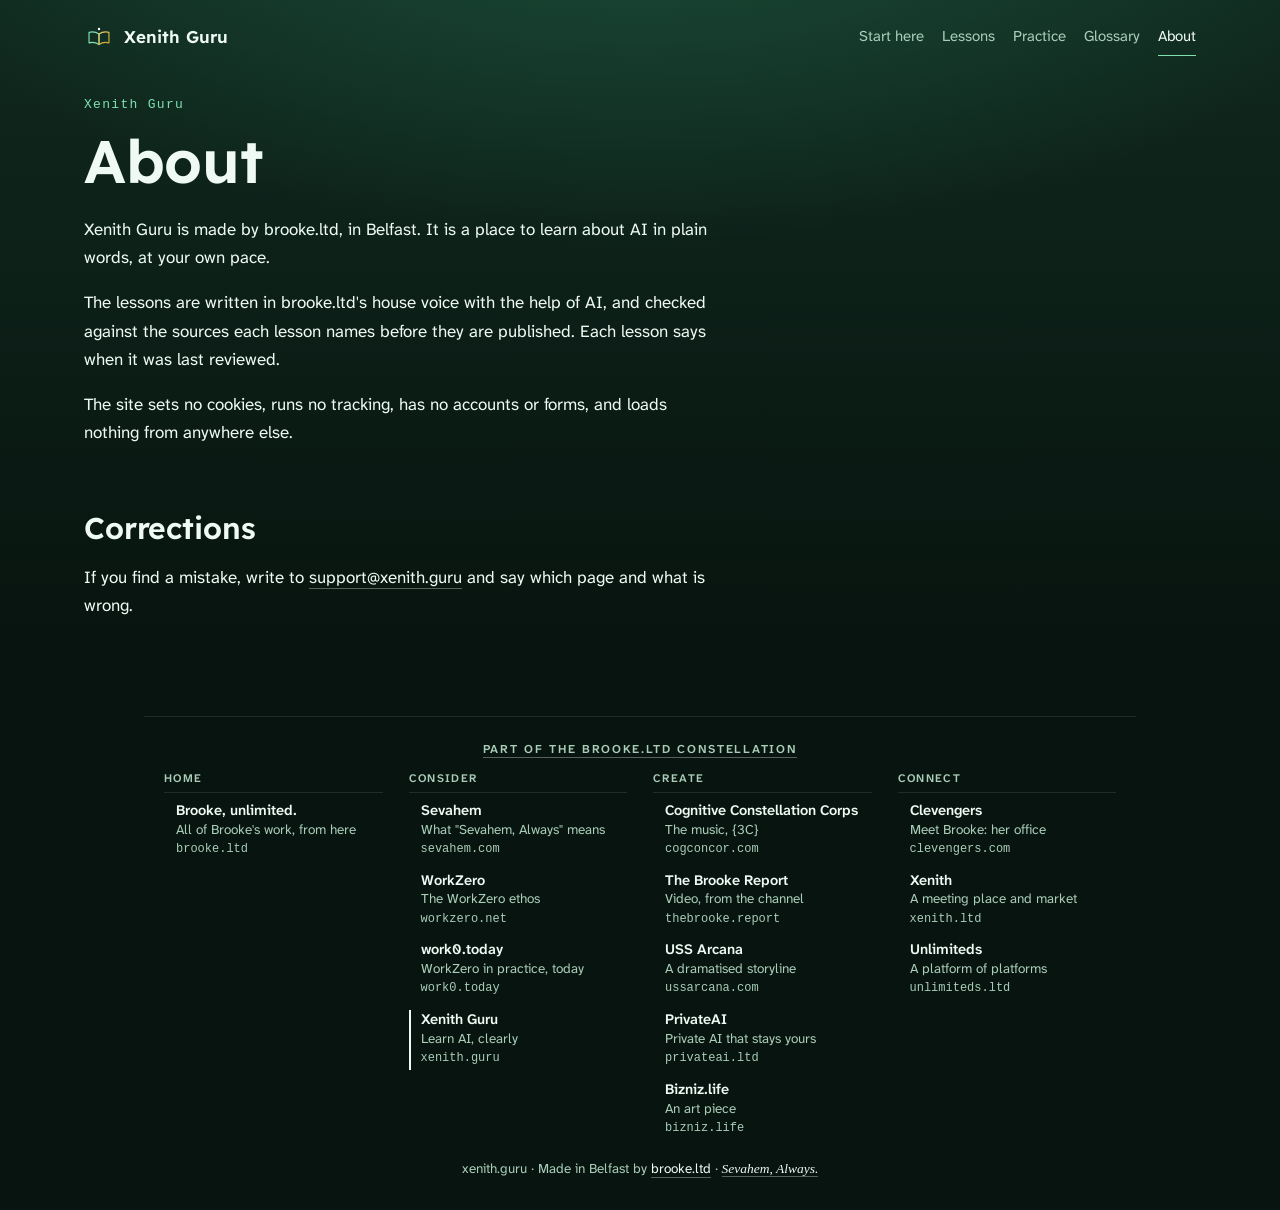
==== about/index.html @ 5b9b7c6e "xenith.guru: the full site (claude) Plain lessons on AI: Start here, six lessons, Practice, Glossary" ====
<!doctype html>
<html lang="en-GB">
<head>
<meta charset="utf-8">
<meta name="viewport" content="width=device-width, initial-scale=1">
<meta http-equiv="Content-Security-Policy" content="default-src 'none'; style-src 'self'; img-src 'self'; font-src 'self'; base-uri 'none'; form-action 'none'">
<meta name="referrer" content="no-referrer">
<title>About · Xenith Guru</title>
<meta name="description" content="Who makes Xenith Guru, how the lessons are written and checked, and where to send a correction.">
<link rel="canonical" href="https://xenith.guru/about/">
<link rel="icon" href="/assets/icon.svg" type="image/svg+xml">
<meta property="og:title" content="About · Xenith Guru">
<meta property="og:description" content="Who makes Xenith Guru, how the lessons are written and checked, and where to send a correction.">
<meta property="og:url" content="https://xenith.guru/about/">
<meta name="theme-color" content="#08140f">
<link rel="stylesheet" href="/assets/site.css">
</head>
<body>
<a class="skip" href="#main">Skip to content</a>
<header class="top">
<a class="brand" href="/"><svg class="" viewBox="0 0 512 512" aria-hidden="true" focusable="false" xmlns="http://www.w3.org/2000/svg"><defs><linearGradient id="g-brand" x1="0" y1="0" x2="1" y2="1"><stop offset="0" stop-color="#f1d27a"/><stop offset="1" stop-color="#c9a227"/></linearGradient></defs><path class="ring-a" d="M256 386 C 206 350, 136 344, 86 356 V 176 C 136 164, 206 170, 256 206 Z" fill="none" stroke="#7fe0b0" stroke-width="20" stroke-linejoin="round"/><path class="ring-b" d="M256 386 C 306 350, 376 344, 426 356 V 176 C 376 164, 306 170, 256 206 Z" fill="none" stroke="url(#g-brand)" stroke-width="20" stroke-linejoin="round"/><circle class="core" cx="256" cy="120" r="20" fill="#ffffff"/></svg><span>Xenith Guru</span></a>
<nav class="site" aria-label="Xenith Guru"><ul><li><a href="/start/">Start here</a></li><li><a href="/lessons/">Lessons</a></li><li><a href="/practice/">Practice</a></li><li><a href="/glossary/">Glossary</a></li><li><a href="/about/" aria-current="page">About</a></li></ul></nav>
</header>
<main id="main" tabindex="-1">
<p class="eyebrow">Xenith Guru</p><h1>About</h1>
<div class="read">
<p>Xenith Guru is made by brooke.ltd, in Belfast. It is a place to learn about AI in plain words, at your own pace.</p>
<p>The lessons are written in brooke.ltd's house voice with the help of AI, and checked against the sources each lesson names before they are published. Each lesson says when it was last reviewed.</p>
<p>The site sets no cookies, runs no tracking, has no accounts or forms, and loads nothing from anywhere else.</p>
<h2 id="corrections">Corrections</h2>
<p>If you find a mistake, write to <a href="mailto:support@xenith.guru">support@xenith.guru</a> and say which page and what is wrong.</p>
</div>
</main>
<nav class="constellation" aria-label="The brooke.ltd constellation"><h2><a href="/constellation/">Part of the brooke.ltd constellation</a></h2><div class="groups"><section><h3>Home</h3><ul><li><a href="https://brooke.ltd/"><b>Brooke, unlimited.</b><span class="w">All of Brooke's work, from here</span><small>brooke.ltd</small></a></li></ul></section><section><h3>Consider</h3><ul><li><a href="https://sevahem.com/"><b>Sevahem</b><span class="w">What &quot;Sevahem, Always&quot; means</span><small>sevahem.com</small></a></li><li><a href="https://workzero.net/"><b>WorkZero</b><span class="w">The WorkZero ethos</span><small>workzero.net</small></a></li><li><a href="https://work0.today/"><b>work0.today</b><span class="w">WorkZero in practice, today</span><small>work0.today</small></a></li><li><span class="here" aria-current="page"><b>Xenith Guru</b><span class="w">Learn AI, clearly</span><small>xenith.guru</small></span></li></ul></section><section><h3>Create</h3><ul><li><a href="https://cogconcor.com/"><b>Cognitive Constellation Corps</b><span class="w">The music, {3C}</span><small>cogconcor.com</small></a></li><li><a href="https://thebrooke.report/"><b>The Brooke Report</b><span class="w">Video, from the channel</span><small>thebrooke.report</small></a></li><li><a href="https://ussarcana.com/"><b>USS Arcana</b><span class="w">A dramatised storyline</span><small>ussarcana.com</small></a></li><li><a href="https://privateai.ltd/"><b>PrivateAI</b><span class="w">Private AI that stays yours</span><small>privateai.ltd</small></a></li><li><a href="https://bizniz.life/"><b>Bizniz.life</b><span class="w">An art piece</span><small>bizniz.life</small></a></li></ul></section><section><h3>Connect</h3><ul><li><a href="https://clevengers.com/"><b>Clevengers</b><span class="w">Meet Brooke: her office</span><small>clevengers.com</small></a></li><li><a href="https://xenith.ltd/"><b>Xenith</b><span class="w">A meeting place and market</span><small>xenith.ltd</small></a></li><li><a href="https://unlimiteds.ltd/"><b>Unlimiteds</b><span class="w">A platform of platforms</span><small>unlimiteds.ltd</small></a></li></ul></section></div></nav>
<footer>xenith.guru &middot; Made in Belfast by <a href="https://brooke.ltd/">brooke.ltd</a> &middot; <a class="sign" href="https://sevahem.com/">Sevahem, Always.</a></footer>
</body>
</html>
---- assets/site.css ----
/* xenith.guru. Generated by site.mjs (estate-sites, claude). Edit the generator or the content module, not this file. */
/* Fonts: Lexend and Atkinson Hyperlegible Next, SIL Open Font License 1.1, served from this site (licences in /assets/fonts). */
@font-face{font-family:"Lexend";font-style:normal;font-weight:100 900;font-display:swap;src:url(/assets/fonts/lexend.woff2) format("woff2")}
@font-face{font-family:"Atkinson Hyperlegible Next";font-style:normal;font-weight:200 800;font-display:swap;src:url(/assets/fonts/atkinson-hyperlegible-next.woff2) format("woff2")}
:root{--head:"Lexend",ui-sans-serif,system-ui,sans-serif;--body:"Atkinson Hyperlegible Next",ui-sans-serif,system-ui,-apple-system,"Segoe UI",Roboto,Arial,sans-serif;--mono:ui-monospace,"Cascadia Mono","SFMono-Regular",Consolas,monospace;--ground:#08140f;--ground-2:#10291f;--glow:#1b4d39;--ink:#eefaf3;--muted:#a9cdb9;--a:#7fe0b0;--b:#f1d27a;--b2:#c9a227;--pill:#f1d27a;--surface:rgba(255,255,255,.045);--surface-2:rgba(255,255,255,.075);--line:rgba(255,255,255,.1);--under:rgba(255,255,255,.32);--wide:72rem;--read:40rem;color-scheme:dark}
*{box-sizing:border-box}
html{background:var(--ground);-webkit-text-size-adjust:100%}
body{margin:0;color:var(--ink);font-family:var(--body);font-size:17px;line-height:1.65;background:radial-gradient(1100px 520px at 50% -120px,var(--glow) 0%,transparent 70%),linear-gradient(180deg,var(--ground-2),var(--ground) 640px);background-repeat:no-repeat;min-height:100vh;display:flex;flex-direction:column;-webkit-font-smoothing:antialiased}
a{color:inherit}
a:focus-visible{outline:2px solid var(--b);outline-offset:3px;border-radius:3px}
.skip{position:absolute;left:12px;top:-60px;background:var(--ink);color:var(--ground);padding:8px 14px;border-radius:8px;text-decoration:none;font-weight:600;z-index:9}
.skip:focus{top:12px}
header.top{width:100%;max-width:var(--wide);margin:0 auto;padding:18px 20px;display:flex;align-items:center;justify-content:space-between;gap:12px 24px;flex-wrap:wrap}
.brand{display:flex;align-items:center;gap:10px;text-decoration:none;font-family:var(--head);font-weight:600;font-size:17px;letter-spacing:.005em}
.brand svg{width:30px;height:30px;flex:none}
nav.site ul{list-style:none;margin:0;padding:0;display:flex;flex-wrap:wrap;gap:4px 18px;font-size:15px}
nav.site a{text-decoration:none;color:var(--muted);padding:6px 0;display:inline-block;border-bottom:1px solid transparent}
nav.site a:hover{color:var(--ink);border-bottom-color:var(--under)}
nav.site a[aria-current]{color:var(--ink);border-bottom-color:var(--a)}
main{flex:1;width:100%;max-width:var(--wide);margin:0 auto;padding:20px 20px 40px}
main:focus{outline:none}
h1,h2,h3{font-family:var(--head);line-height:1.12;letter-spacing:-.005em;text-wrap:balance}
h1{font-size:clamp(34.0px,5.60vw,60px);font-weight:600;margin:.2em 0 .35em;max-width:18em}
h2{font-size:clamp(23px,3vw,30px);font-weight:600;margin:2.2em 0 .6em}
h3{font-size:19px;font-weight:600;margin:1.6em 0 .4em}
p{margin:0 0 1em}
.read{max-width:var(--read)}
.lede{font-size:clamp(18px,2.1vw,21px);line-height:1.55;color:var(--ink);max-width:36em}
.muted{color:var(--muted)}
.eyebrow{font-family:var(--mono);font-size:13px;letter-spacing:.1em;color:var(--a);margin:0}
.crumbs{font-size:14px;color:var(--muted);margin:6px 0 0}
.crumbs a{color:var(--muted);text-decoration:none;border-bottom:1px solid var(--line)}
.crumbs a:hover{color:var(--ink)}
.hero{display:flex;flex-direction:column;align-items:flex-start;padding:28px 0 8px}
.hero .mark{width:120px;height:120px;margin:0 0 18px;overflow:visible}
.mark .core{animation:glow 3.5s ease-in-out infinite}
@keyframes drift-a{0%,100%{transform:translateX(0)}50%{transform:translateX(10px)}}
@keyframes drift-b{0%,100%{transform:translateX(0)}50%{transform:translateX(-10px)}}
@keyframes glow{0%,100%{opacity:1}50%{opacity:.55}}
.mark .ring-a{transform-origin:256px 386px;animation:open-a 7s ease-in-out infinite}.mark .ring-b{transform-origin:256px 386px;animation:open-b 7s ease-in-out infinite}@keyframes open-a{0%,100%{transform:rotate(0)}50%{transform:rotate(-3deg)}}@keyframes open-b{0%,100%{transform:rotate(0)}50%{transform:rotate(3deg)}}
@media (prefers-reduced-motion:reduce){.mark *{animation:none!important;opacity:1}.mark .wave{opacity:0}}
.doors{display:grid;grid-template-columns:repeat(auto-fit,minmax(min(100%,250px),1fr));gap:16px;margin:28px 0 8px;padding:0;list-style:none}
.door{background:var(--surface);border:1px solid var(--line);border-radius:16px;padding:20px 20px 18px;display:flex;flex-direction:column;gap:6px}
.door a{text-decoration:none}
.door h2,.door h3{margin:0;font-size:20px}
.door h2 a::after,.door h3 a::after{content:" \2192";color:var(--a)}
.door p{margin:0;color:var(--muted);font-size:15.5px;line-height:1.55}
.grid{list-style:none;margin:18px 0 0;padding:0;display:grid;grid-template-columns:repeat(auto-fill,minmax(min(100%,168px),1fr));gap:22px 18px}
.card a{text-decoration:none;display:block}
.card img,.card .tile{width:100%;height:auto;aspect-ratio:1/1;border-radius:8px;display:block;background:var(--surface-2);border:1px solid var(--line);object-fit:cover}
.card .tile{display:flex;align-items:center;justify-content:center;padding:14px;text-align:center;font-family:var(--head);font-size:15px;line-height:1.25;color:var(--ink)}
.card b{display:block;font-family:var(--head);font-weight:600;font-size:15.5px;line-height:1.3;margin-top:9px}
.card a:hover b{text-decoration:underline;text-decoration-color:var(--a);text-underline-offset:3px}
.card span{display:block;color:var(--muted);font-size:13.5px;line-height:1.4;margin-top:2px}
.card span.badge{display:inline-block;color:var(--a);font-size:11.5px;margin-top:6px}
.badge{font-family:var(--mono);font-size:11.5px;letter-spacing:.06em;color:var(--a);border:1px solid var(--line);border-radius:999px;padding:1px 8px;display:inline-block;margin-top:5px}
.release{display:grid;grid-template-columns:minmax(0,340px) minmax(0,1fr);gap:28px 40px;align-items:start;margin-top:14px}
.release .cover img,.release .cover .tile{width:100%;height:auto;aspect-ratio:1/1;border-radius:10px;border:1px solid var(--line);display:block;background:var(--surface-2)}
.release .cover .tile{display:flex;align-items:center;justify-content:center;padding:24px;text-align:center;font-family:var(--head);font-size:22px;line-height:1.2}
.release h1{margin-top:.05em}
dl.facts{display:grid;grid-template-columns:fit-content(13em) minmax(0,1fr);gap:4px 16px;margin:14px 0 18px;font-size:15px}
dl.facts dt{color:var(--muted)}
dl.facts dd{margin:0;font-variant-numeric:tabular-nums;overflow-wrap:anywhere}
ul.links{list-style:none;margin:6px 0 0;padding:0;display:flex;flex-wrap:wrap;gap:8px}
ul.links a{display:inline-block;text-decoration:none;border:1px solid var(--line);background:var(--surface);border-radius:999px;padding:6px 14px;font-size:14.5px}
ul.links a:hover{border-color:var(--a)}
figure.words{margin:26px 0;padding:4px 0 4px 20px;border-left:2px solid var(--a);max-width:var(--read)}
figure.words blockquote{margin:0}
figure.words p{margin:0 0 .7em}
figure.words figcaption{color:var(--muted);font-size:14px;margin-top:10px}
ol.tracks{margin:10px 0 0;padding:0;list-style:none;max-width:var(--read);counter-reset:t}
ol.tracks li{display:flex;gap:12px;align-items:baseline;padding:7px 0;border-bottom:1px solid var(--line);font-size:15.5px}
ol.tracks li::before{counter-increment:t;content:counter(t);color:var(--muted);font-variant-numeric:tabular-nums;min-width:1.6em;text-align:right;font-size:14px}
ol.tracks .t{flex:1}
ol.tracks .d{color:var(--muted);font-variant-numeric:tabular-nums;font-size:14px}
.pager{display:flex;justify-content:space-between;gap:16px;flex-wrap:wrap;margin:40px 0 0;padding-top:16px;border-top:1px solid var(--line);font-size:15px}
.pager a{text-decoration:none;color:var(--muted)}
.pager a:hover{color:var(--ink)}
.note{font-size:14.5px;color:var(--muted);max-width:var(--read)}
.inline a,.read a,.lede a,.note a,dl.facts a{text-decoration:none;border-bottom:1px solid var(--under)}
.inline a:hover,.read a:hover,.note a:hover,dl.facts a:hover{border-bottom-color:var(--ink)}
hr.soft{border:0;border-top:1px solid var(--line);margin:40px 0}
nav.constellation{width:100%;max-width:62rem;margin:40px auto 0;padding:26px 20px 0;border-top:1px solid var(--line);text-align:left}
nav.constellation h2{font-family:var(--body);font-size:12px;font-weight:600;letter-spacing:.14em;text-transform:uppercase;color:var(--muted);margin:0 0 16px;text-align:center}
nav.constellation h2 a{color:inherit;text-decoration:none;border-bottom:1px solid var(--under)}
nav.constellation h2 a:hover{color:var(--ink)}
nav.constellation .groups{display:grid;grid-template-columns:repeat(auto-fit,minmax(min(100%,12.5rem),1fr));gap:18px 26px}
nav.constellation section{min-width:0}
nav.constellation h3{font-family:var(--body);font-size:11.5px;font-weight:600;letter-spacing:.12em;text-transform:uppercase;color:var(--muted);margin:0 0 8px;padding-bottom:6px;border-bottom:1px solid var(--line)}
nav.constellation ul{list-style:none;margin:0;padding:0;display:grid;gap:10px}
nav.constellation li a,nav.constellation li .here{display:block;text-decoration:none;color:var(--ink);padding:1px 0 1px 10px;border-left:2px solid transparent}
nav.constellation li .here{border-left-color:var(--ink)}
nav.constellation b{display:block;font-weight:600;font-size:14.5px;line-height:1.3}
nav.constellation .w{display:block;color:var(--muted);font-size:13.5px;line-height:1.35}
nav.constellation small{display:block;font-family:ui-monospace,"Cascadia Mono","SFMono-Regular",Consolas,monospace;font-size:12px;color:var(--muted);margin-top:1px}
nav.constellation li a:hover b{text-decoration:underline;text-underline-offset:3px}
nav.constellation li a:focus-visible{outline:2px solid var(--ink);outline-offset:2px;border-radius:2px}
nav.constellation.map{border-top:0;margin-top:8px;padding-top:0}
nav.constellation.map h2{display:none}
nav.constellation.map b{font-size:17px}
nav.constellation.map .w{font-size:15px}
footer a.sign{border-bottom:1px solid var(--under)}
footer{text-align:center;color:var(--muted);font-size:13.5px;padding:18px 20px 30px}
footer a{color:var(--ink);text-decoration:none;border-bottom:1px solid var(--under)}
footer .sign{font-family:"Iowan Old Style", "Palatino Linotype", Palatino, "Book Antiqua", Georgia, serif;font-style:italic}
@media (max-width:760px){.release{grid-template-columns:1fr}.release .cover{max-width:340px}header.top{padding:14px 20px}.hero .mark{width:96px;height:96px}}
ol.lessons{list-style:none;margin:14px 0 0;padding:0;display:grid;gap:10px;max-width:46rem}
ol.lessons a{display:grid;grid-template-columns:2.4em 1fr;gap:2px 12px;text-decoration:none;padding:14px 16px;border:1px solid var(--line);border-radius:12px;background:var(--surface)}
ol.lessons a:hover{border-color:var(--a)}
ol.lessons .n{grid-row:span 2;font-family:var(--head);font-size:24px;font-weight:600;color:var(--a);line-height:1.1}
ol.lessons b{font-family:var(--head);font-weight:600;font-size:17.5px;line-height:1.3}
ol.lessons .t{color:var(--muted);font-size:15px}
section.box{max-width:var(--read);background:var(--surface);border:1px solid var(--line);border-radius:12px;padding:4px 20px 6px;margin:22px 0}
section.box h2{font-size:18px;margin:14px 0 6px}
details.qa{max-width:var(--read);border-bottom:1px solid var(--line);padding:10px 0}
details.qa summary{cursor:pointer;font-weight:600}
details.qa summary:focus-visible{outline:2px solid var(--b);outline-offset:3px}
details.qa p{margin:8px 0 4px;color:var(--ink)}
ol.three{padding-left:1.3em;max-width:var(--read)}
ol.three li{margin:0 0 .8em}
ul.sources{max-width:var(--read);padding-left:1.2em}
ul.sources a{text-decoration:none;border-bottom:1px solid var(--under)}
dl.glossary{max-width:var(--read);margin:18px 0 0}
dl.glossary dt{font-family:var(--head);font-weight:600;font-size:17.5px;margin-top:16px}
dl.glossary dd{margin:4px 0 0;color:var(--ink)}
h2 a{text-decoration:none;border-bottom:1px solid var(--under)}
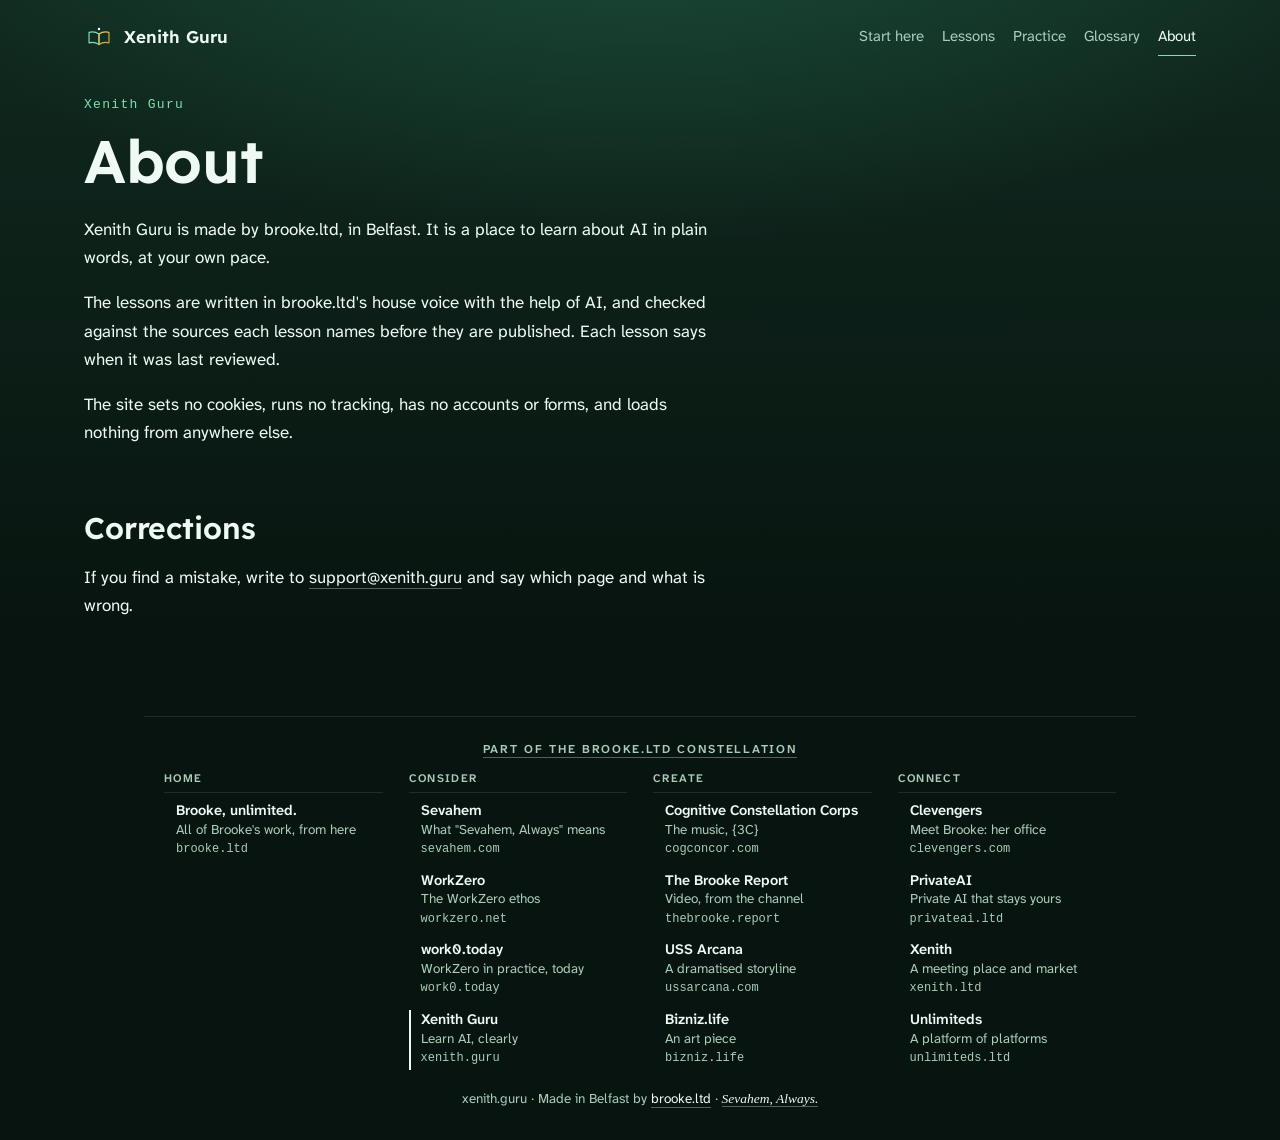
==== commit 85ebfc0b: "rebuilt: the constellation index moves PrivateAI to Connect, under Clevengers (claude) Built from es" ====
--- a/about/index.html
+++ b/about/index.html
@@ -31,7 +31,7 @@
 <p>If you find a mistake, write to <a href="mailto:support@xenith.guru">support@xenith.guru</a> and say which page and what is wrong.</p>
 </div>
 </main>
-<nav class="constellation" aria-label="The brooke.ltd constellation"><h2><a href="/constellation/">Part of the brooke.ltd constellation</a></h2><div class="groups"><section><h3>Home</h3><ul><li><a href="https://brooke.ltd/"><b>Brooke, unlimited.</b><span class="w">All of Brooke's work, from here</span><small>brooke.ltd</small></a></li></ul></section><section><h3>Consider</h3><ul><li><a href="https://sevahem.com/"><b>Sevahem</b><span class="w">What &quot;Sevahem, Always&quot; means</span><small>sevahem.com</small></a></li><li><a href="https://workzero.net/"><b>WorkZero</b><span class="w">The WorkZero ethos</span><small>workzero.net</small></a></li><li><a href="https://work0.today/"><b>work0.today</b><span class="w">WorkZero in practice, today</span><small>work0.today</small></a></li><li><span class="here" aria-current="page"><b>Xenith Guru</b><span class="w">Learn AI, clearly</span><small>xenith.guru</small></span></li></ul></section><section><h3>Create</h3><ul><li><a href="https://cogconcor.com/"><b>Cognitive Constellation Corps</b><span class="w">The music, {3C}</span><small>cogconcor.com</small></a></li><li><a href="https://thebrooke.report/"><b>The Brooke Report</b><span class="w">Video, from the channel</span><small>thebrooke.report</small></a></li><li><a href="https://ussarcana.com/"><b>USS Arcana</b><span class="w">A dramatised storyline</span><small>ussarcana.com</small></a></li><li><a href="https://privateai.ltd/"><b>PrivateAI</b><span class="w">Private AI that stays yours</span><small>privateai.ltd</small></a></li><li><a href="https://bizniz.life/"><b>Bizniz.life</b><span class="w">An art piece</span><small>bizniz.life</small></a></li></ul></section><section><h3>Connect</h3><ul><li><a href="https://clevengers.com/"><b>Clevengers</b><span class="w">Meet Brooke: her office</span><small>clevengers.com</small></a></li><li><a href="https://xenith.ltd/"><b>Xenith</b><span class="w">A meeting place and market</span><small>xenith.ltd</small></a></li><li><a href="https://unlimiteds.ltd/"><b>Unlimiteds</b><span class="w">A platform of platforms</span><small>unlimiteds.ltd</small></a></li></ul></section></div></nav>
+<nav class="constellation" aria-label="The brooke.ltd constellation"><h2><a href="/constellation/">Part of the brooke.ltd constellation</a></h2><div class="groups"><section><h3>Home</h3><ul><li><a href="https://brooke.ltd/"><b>Brooke, unlimited.</b><span class="w">All of Brooke's work, from here</span><small>brooke.ltd</small></a></li></ul></section><section><h3>Consider</h3><ul><li><a href="https://sevahem.com/"><b>Sevahem</b><span class="w">What &quot;Sevahem, Always&quot; means</span><small>sevahem.com</small></a></li><li><a href="https://workzero.net/"><b>WorkZero</b><span class="w">The WorkZero ethos</span><small>workzero.net</small></a></li><li><a href="https://work0.today/"><b>work0.today</b><span class="w">WorkZero in practice, today</span><small>work0.today</small></a></li><li><span class="here" aria-current="true"><b>Xenith Guru</b><span class="w">Learn AI, clearly</span><small>xenith.guru</small><span class="vh"> (this site)</span></span></li></ul></section><section><h3>Create</h3><ul><li><a href="https://cogconcor.com/"><b>Cognitive Constellation Corps</b><span class="w">The music, {3C}</span><small>cogconcor.com</small></a></li><li><a href="https://thebrooke.report/"><b>The Brooke Report</b><span class="w">Video, from the channel</span><small>thebrooke.report</small></a></li><li><a href="https://ussarcana.com/"><b>USS Arcana</b><span class="w">A dramatised storyline</span><small>ussarcana.com</small></a></li><li><a href="https://bizniz.life/"><b>Bizniz.life</b><span class="w">An art piece</span><small>bizniz.life</small></a></li></ul></section><section><h3>Connect</h3><ul><li><a href="https://clevengers.com/"><b>Clevengers</b><span class="w">Meet Brooke: her office</span><small>clevengers.com</small></a></li><li><a href="https://privateai.ltd/"><b>PrivateAI</b><span class="w">Private AI that stays yours</span><small>privateai.ltd</small></a></li><li><a href="https://xenith.ltd/"><b>Xenith</b><span class="w">A meeting place and market</span><small>xenith.ltd</small></a></li><li><a href="https://unlimiteds.ltd/"><b>Unlimiteds</b><span class="w">A platform of platforms</span><small>unlimiteds.ltd</small></a></li></ul></section></div></nav>
 <footer>xenith.guru &middot; Made in Belfast by <a href="https://brooke.ltd/">brooke.ltd</a> &middot; <a class="sign" href="https://sevahem.com/">Sevahem, Always.</a></footer>
 </body>
 </html>
--- a/assets/site.css
+++ b/assets/site.css
@@ -68,6 +68,7 @@
 figure.words blockquote{margin:0}
 figure.words p{margin:0 0 .7em}
 figure.words figcaption{color:var(--muted);font-size:14px;margin-top:10px}
+figure.words blockquote p.gap{color:var(--muted);letter-spacing:.3em}
 ol.tracks{margin:10px 0 0;padding:0;list-style:none;max-width:var(--read);counter-reset:t}
 ol.tracks li{display:flex;gap:12px;align-items:baseline;padding:7px 0;border-bottom:1px solid var(--line);font-size:15.5px}
 ol.tracks li::before{counter-increment:t;content:counter(t);color:var(--muted);font-variant-numeric:tabular-nums;min-width:1.6em;text-align:right;font-size:14px}
@@ -100,6 +101,7 @@
 nav.constellation.map b{font-size:17px}
 nav.constellation.map .w{font-size:15px}
 footer a.sign{border-bottom:1px solid var(--under)}
+.vh{position:absolute;width:1px;height:1px;margin:-1px;padding:0;border:0;overflow:hidden;clip-path:inset(50%);white-space:nowrap}
 footer{text-align:center;color:var(--muted);font-size:13.5px;padding:18px 20px 30px}
 footer a{color:var(--ink);text-decoration:none;border-bottom:1px solid var(--under)}
 footer .sign{font-family:"Iowan Old Style", "Palatino Linotype", Palatino, "Book Antiqua", Georgia, serif;font-style:italic}
